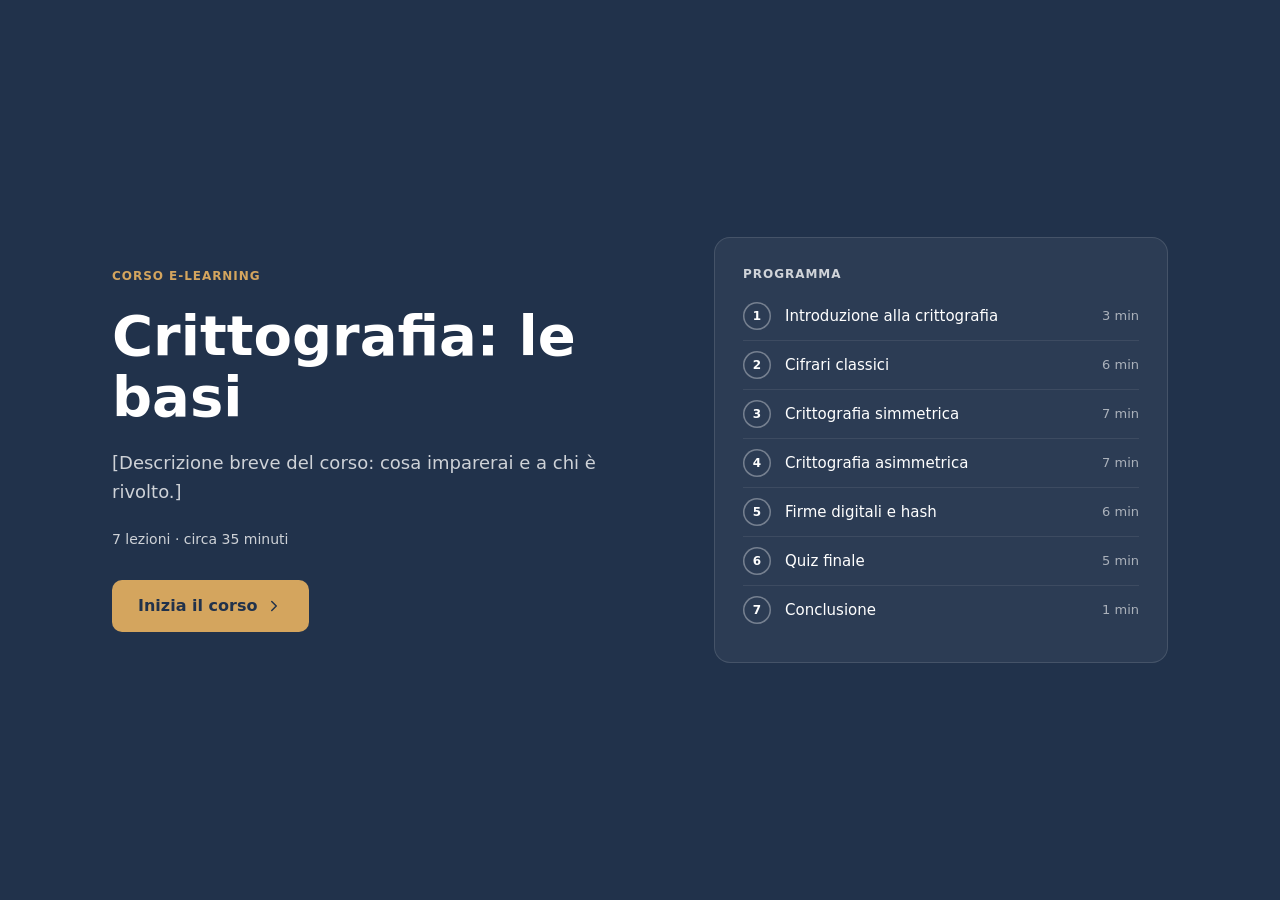
==== index.html @ ae35eeb1 "Player e-learning: prima versione completa Copertina con ripresa, navigazione vincolata/libera, menu" ====
<!doctype html>
<html lang="it">
<head>
<meta charset="utf-8">
<meta name="viewport" content="width=device-width, initial-scale=1, viewport-fit=cover">
<title>Corso</title>
<link rel="stylesheet" href="player/tokens.css">
<link rel="stylesheet" href="player/player.css">
</head>
<body>

<!-- Icone (inline: un file SVG esterno non funziona aprendo il corso da file://) -->
<svg xmlns="http://www.w3.org/2000/svg" style="display:none" aria-hidden="true">
<symbol id="menu" viewBox="0 0 24 24" fill="none" stroke="currentColor" stroke-width="1.75" stroke-linecap="round" stroke-linejoin="round"><path d="M4 6h16M4 12h16M4 18h16"/></symbol>
<symbol id="chiudi" viewBox="0 0 24 24" fill="none" stroke="currentColor" stroke-width="1.75" stroke-linecap="round" stroke-linejoin="round"><path d="M6 6l12 12M18 6L6 18"/></symbol>
<symbol id="indietro" viewBox="0 0 24 24" fill="none" stroke="currentColor" stroke-width="2" stroke-linecap="round" stroke-linejoin="round"><path d="M15 18l-6-6 6-6"/></symbol>
<symbol id="avanti" viewBox="0 0 24 24" fill="none" stroke="currentColor" stroke-width="2" stroke-linecap="round" stroke-linejoin="round"><path d="M9 18l6-6-6-6"/></symbol>
<symbol id="play" viewBox="0 0 24 24" fill="currentColor"><path d="M8 5.5v13a1 1 0 0 0 1.5.86l10.5-6.5a1 1 0 0 0 0-1.72L9.5 4.64A1 1 0 0 0 8 5.5z"/></symbol>
<symbol id="pausa" viewBox="0 0 24 24" fill="currentColor"><rect x="6" y="5" width="4" height="14" rx="1"/><rect x="14" y="5" width="4" height="14" rx="1"/></symbol>
<symbol id="volume" viewBox="0 0 24 24" fill="none" stroke="currentColor" stroke-width="1.75" stroke-linecap="round" stroke-linejoin="round"><path d="M4 9h4l5-4v14l-5-4H4z"/><path d="M16.5 8.5a5 5 0 0 1 0 7"/><path d="M19 6a8.5 8.5 0 0 1 0 12"/></symbol>
<symbol id="muto" viewBox="0 0 24 24" fill="none" stroke="currentColor" stroke-width="1.75" stroke-linecap="round" stroke-linejoin="round"><path d="M4 9h4l5-4v14l-5-4H4z"/><path d="M17 9.5l5 5M22 9.5l-5 5"/></symbol>
<symbol id="indietro-10" viewBox="0 0 24 24" fill="none" stroke="currentColor" stroke-width="1.75" stroke-linecap="round" stroke-linejoin="round"><path d="M4 12a8 8 0 1 0 2.3-5.6"/><path d="M4 4v4h4"/><text x="12" y="15.2" font-size="7.5" font-family="Inter,sans-serif" font-weight="700" text-anchor="middle" fill="currentColor" stroke="none">10</text></symbol>
<symbol id="avanti-10" viewBox="0 0 24 24" fill="none" stroke="currentColor" stroke-width="1.75" stroke-linecap="round" stroke-linejoin="round"><path d="M20 12a8 8 0 1 1-2.3-5.6"/><path d="M20 4v4h-4"/><text x="12" y="15.2" font-size="7.5" font-family="Inter,sans-serif" font-weight="700" text-anchor="middle" fill="currentColor" stroke="none">10</text></symbol>
<symbol id="riascolta" viewBox="0 0 24 24" fill="none" stroke="currentColor" stroke-width="1.75" stroke-linecap="round" stroke-linejoin="round"><path d="M4 12a8 8 0 1 0 2.3-5.6"/><path d="M4 4v4h4"/></symbol>
<symbol id="schermo-intero" viewBox="0 0 24 24" fill="none" stroke="currentColor" stroke-width="1.75" stroke-linecap="round" stroke-linejoin="round"><path d="M4 9V4h5M20 9V4h-5M4 15v5h5M20 15v5h-5"/></symbol>
<symbol id="risorse" viewBox="0 0 24 24" fill="none" stroke="currentColor" stroke-width="1.75" stroke-linecap="round" stroke-linejoin="round"><path d="M3 7a2 2 0 0 1 2-2h4l2 2h8a2 2 0 0 1 2 2v8a2 2 0 0 1-2 2H5a2 2 0 0 1-2-2z"/></symbol>
<symbol id="esci" viewBox="0 0 24 24" fill="none" stroke="currentColor" stroke-width="1.75" stroke-linecap="round" stroke-linejoin="round"><path d="M14 4h4a2 2 0 0 1 2 2v12a2 2 0 0 1-2 2h-4"/><path d="M9 17l-5-5 5-5"/><path d="M4 12h11"/></symbol>
<symbol id="download" viewBox="0 0 24 24" fill="none" stroke="currentColor" stroke-width="1.75" stroke-linecap="round" stroke-linejoin="round"><path d="M12 4v11"/><path d="M7 10l5 5 5-5"/><path d="M5 20h14"/></symbol>
<symbol id="file" viewBox="0 0 24 24" fill="none" stroke="currentColor" stroke-width="1.75" stroke-linecap="round" stroke-linejoin="round"><path d="M6 3h8l4 4v14H6z"/><path d="M14 3v4h4"/></symbol>
<symbol id="altro-orizzontale" viewBox="0 0 24 24" fill="currentColor"><circle cx="5" cy="12" r="1.8"/><circle cx="12" cy="12" r="1.8"/><circle cx="19" cy="12" r="1.8"/></symbol>
<symbol id="altro-verticale" viewBox="0 0 24 24" fill="currentColor"><circle cx="12" cy="5" r="1.8"/><circle cx="12" cy="12" r="1.8"/><circle cx="12" cy="19" r="1.8"/></symbol>
<symbol id="bloccata" viewBox="0 0 24 24" fill="none" stroke="currentColor" stroke-width="2" stroke-linecap="round" stroke-linejoin="round"><rect x="5" y="11" width="14" height="9" rx="2"/><path d="M8 11V8a4 4 0 0 1 8 0v3"/></symbol>
<symbol id="completata" viewBox="0 0 24 24" fill="none" stroke="currentColor" stroke-width="2.5" stroke-linecap="round" stroke-linejoin="round"><path d="M5 12.5l4.5 4.5L19 7.5"/></symbol>
<symbol id="avviso" viewBox="0 0 24 24" fill="none" stroke="currentColor" stroke-width="2" stroke-linecap="round" stroke-linejoin="round"><path d="M12 4l9 16H3z"/><path d="M12 10v4"/><path d="M12 17h.01"/></symbol>
<symbol id="errore" viewBox="0 0 24 24" fill="none" stroke="currentColor" stroke-width="1.75" stroke-linecap="round" stroke-linejoin="round"><circle cx="12" cy="12" r="9"/><path d="M9 9l6 6M15 9l-6 6"/></symbol>
<symbol id="tipo-video" viewBox="0 0 24 24" fill="none" stroke="currentColor" stroke-width="1.75" stroke-linecap="round" stroke-linejoin="round"><rect x="3" y="6" width="13" height="12" rx="2"/><path d="M16 10l5-3v10l-5-3"/></symbol>
<symbol id="tipo-interattiva" viewBox="0 0 24 24" fill="none" stroke="currentColor" stroke-width="1.75" stroke-linecap="round" stroke-linejoin="round"><path d="M5 3l14 8-6 2-3 6z"/></symbol>
<symbol id="tipo-quiz" viewBox="0 0 24 24" fill="none" stroke="currentColor" stroke-width="1.75" stroke-linecap="round" stroke-linejoin="round"><circle cx="12" cy="12" r="9"/><path d="M9.5 9.5a2.5 2.5 0 1 1 3.5 2.3c-.6.3-1 .9-1 1.5v.7"/><path d="M12 17h.01"/></symbol>
<symbol id="tipo-conclusione" viewBox="0 0 24 24" fill="none" stroke="currentColor" stroke-width="1.75" stroke-linecap="round" stroke-linejoin="round"><path d="M5 21V4"/><path d="M5 4h12l-2.5 4L17 12H5"/></symbol>
<symbol id="attestato" viewBox="0 0 24 24" fill="none" stroke="currentColor" stroke-width="1.6" stroke-linecap="round" stroke-linejoin="round"><path d="M8 4h8v4a4 4 0 0 1-8 0z"/><path d="M8 6H5a3 3 0 0 0 3 4M16 6h3a3 3 0 0 1-3 4"/><path d="M12 12v4M9 20h6M10 16h4v4h-4z"/></symbol>
<symbol id="ruota-telefono" viewBox="0 0 24 24" fill="none" stroke="currentColor" stroke-width="1.75" stroke-linecap="round" stroke-linejoin="round"><rect x="7" y="2" width="10" height="17" rx="2" transform="rotate(-30 12 10.5)"/><path d="M3 15a8 8 0 0 0 6 6"/><path d="M3 19v-4h4"/></symbol>
</svg>

<!-- ============================ COPERTINA ============================ -->
<section id="cover" class="screen cover" aria-labelledby="coverTitle">
  <div class="cover-inner">
    <div class="cover-main">
      <p class="overline overline-dark" data-t="courseKind"></p>
      <h1 id="coverTitle" class="cover-title"></h1>
      <p id="coverDesc" class="cover-desc"></p>
      <p id="coverMeta" class="cover-meta"></p>
      <div id="coverProgress" class="cover-progress" hidden>
        <div class="cover-progress-row"><span data-t="yourProgress"></span><span id="coverPct"></span></div>
        <div class="bar bar-dark"><span id="coverBar"></span></div>
      </div>
      <div class="cover-actions">
        <button type="button" id="startBtn" class="btn btn-next btn-lg"></button>
        <button type="button" id="restartBtn" class="btn btn-prev btn-lg" data-t="restart" hidden></button>
      </div>
    </div>
    <div class="cover-program">
      <p class="overline overline-dim" data-t="program"></p>
      <ol id="coverList" class="cover-list"></ol>
    </div>
  </div>
</section>

<!-- ============================ PLAYER ============================ -->
<div id="player" class="player" hidden>
  <header class="topbar">
    <button type="button" id="menuBtn" class="ib" aria-controls="menu" aria-expanded="false"><svg class="icon icon-lg" aria-hidden="true"><use href="#menu"/></svg></button>
    <nav class="crumb" aria-label="Percorso">
      <span id="hdrCourse" class="crumb-course"></span>
      <svg class="icon crumb-sep" aria-hidden="true"><use href="#avanti"/></svg>
      <span id="hdrLesson" class="crumb-lesson" aria-current="page"></span>
    </nav>
    <span id="devBadge" class="dev-badge" hidden>DEV</span>
    <div id="hdrProgress" class="hdr-progress hide-sm" role="progressbar" aria-valuemin="0" aria-valuemax="100" aria-valuenow="0">
      <div class="bar bar-dark"><span id="hdrBar"></span></div>
      <span id="hdrPct" class="hdr-pct"></span>
    </div>
    <svg class="hdr-ring show-sm" width="36" height="36" viewBox="0 0 36 36" role="img" id="hdrRing">
      <circle cx="18" cy="18" r="14" fill="none" stroke="rgba(255,255,255,.16)" stroke-width="4"/>
      <circle id="ringArc" cx="18" cy="18" r="14" fill="none" stroke="var(--color-accent-on-dark)" stroke-width="4" stroke-linecap="round" stroke-dasharray="0 87.96" transform="rotate(-90 18 18)"/>
      <text id="ringTxt" x="18" y="21.5" text-anchor="middle" font-size="9.5" font-weight="700" fill="#fff">0</text>
    </svg>
    <button type="button" id="resBtn" class="hbtn hide-sm" aria-controls="resPanel" aria-expanded="false"><svg class="icon" aria-hidden="true"><use href="#risorse"/></svg><span class="lbl-md-hide" data-t="resources"></span><span id="resCount" class="badge"></span></button>
    <button type="button" id="fsBtn" class="ib hide-sm" data-t-label="fullscreen"><svg class="icon" aria-hidden="true"><use href="#schermo-intero"/></svg></button>
    <button type="button" id="exitBtn" class="hbtn hide-sm"><svg class="icon" aria-hidden="true"><use href="#esci"/></svg><span class="lbl-md-hide" data-t="exit"></span></button>
    <button type="button" id="moreBtn" class="ib show-sm" aria-controls="hdrMenu" aria-expanded="false" data-t-label="moreOptions"><svg class="icon" aria-hidden="true"><use href="#altro-verticale"/></svg></button>
  </header>

  <div class="body">
    <div id="scrim" class="scrim" hidden></div>
    <aside id="menu" class="menu" aria-labelledby="menuTitle">
      <div class="menu-head">
        <div class="menu-head-text">
          <h2 id="menuTitle" class="menu-title" data-t="lessons"></h2>
          <span id="menuCount" class="menu-count"></span>
        </div>
        <button type="button" id="menuClose" class="ibd" data-t-label="closeMenu"><svg class="icon" aria-hidden="true"><use href="#chiudi"/></svg></button>
      </div>
      <ol id="menuList" class="menu-list"></ol>
      <div class="menu-foot">
        <div class="menu-foot-row"><span data-t="progress"></span><span id="menuPct"></span></div>
        <div class="bar"><span id="menuBar"></span></div>
        <span id="menuTime" class="menu-time"></span>
      </div>
    </aside>

    <main class="content">
      <div id="stageArea" class="stage-area">
        <div id="stageBox" class="stage-box" tabindex="-1">
          <div id="stage" class="stage"></div>
        </div>
      </div>
      <div class="info-panel">
        <p id="infoOver" class="overline"></p>
        <h2 id="infoTitle" class="info-title"></h2>
        <p class="rotate-hint"><span class="rotate-ic"><svg class="icon icon-lg" aria-hidden="true"><use href="#ruota-telefono"/></svg></span><span data-t="rotate"></span></p>
      </div>
    </main>
  </div>

  <footer class="navbar">
    <div id="seekLine" class="seek-line" hidden>
      <input type="range" id="mSeekMobile" class="range range-seek" min="0" max="1000" step="1" value="0" data-t-label="position">
    </div>
    <div class="navrow">
      <div class="nav-left">
        <button type="button" id="prevBtn" class="btn btn-prev"><svg class="icon" aria-hidden="true"><use href="#indietro"/></svg><span class="lbl-sm-hide" data-t="prev"></span></button>
      </div>
      <div id="mediabar" class="mediabar" role="group" data-t-label="controls" hidden>
        <button type="button" id="mReplay" class="ib hide-sm" data-t-label="replay"><svg class="icon" aria-hidden="true"><use href="#riascolta"/></svg></button>
        <button type="button" id="mBack" class="ib hide-sm" data-t-label="back10"><svg class="icon icon-lg" aria-hidden="true"><use href="#indietro-10"/></svg></button>
        <button type="button" id="mPlay" class="playbtn"></button>
        <button type="button" id="mFwd" class="ib hide-sm" data-t-label="fwd10"><svg class="icon icon-lg" aria-hidden="true"><use href="#avanti-10"/></svg></button>
        <span id="mTime" class="mtime">0:00 / 0:00</span>
        <input type="range" id="mSeek" class="range range-seek hide-sm" min="0" max="1000" step="1" value="0" data-t-label="position">
        <button type="button" id="mMute" class="ib hide-sm"></button>
        <input type="range" id="mVol" class="range range-vol hide-md" min="0" max="100" step="1" value="80" data-t-label="volume">
        <button type="button" id="mRate" class="ratebtn hide-sm">1×</button>
        <button type="button" id="mMore" class="ib show-sm" data-t-label="moreControls" aria-controls="mediaSheet"><svg class="icon" aria-hidden="true"><use href="#altro-orizzontale"/></svg></button>
      </div>
      <div class="nav-right">
        <button type="button" id="nextBtn" class="btn btn-next"><span class="lbl" data-t="next"></span><svg class="icon" aria-hidden="true"><use href="#avanti"/></svg></button>
      </div>
    </div>
  </footer>
</div>

<!-- ============================ FINALE ============================ -->
<section id="final" class="screen final" aria-labelledby="finalTitle" hidden>
  <div id="confetti" class="confetti" aria-hidden="true"></div>
  <div class="final-card">
    <span class="final-badge"><svg class="icon" aria-hidden="true"><use href="#attestato"/></svg></span>
    <p class="overline" data-t="finalOver"></p>
    <h1 id="finalTitle" class="final-title" tabindex="-1" data-t="finalTitle"></h1>
    <p id="finalText" class="final-text"></p>
    <div class="final-stats">
      <div><b id="fStatPct"></b><span data-t="statProgress"></span></div>
      <div><b id="fStatLessons"></b><span data-t="statLessons"></span></div>
      <div><b id="fStatTime"></b><span data-t="statTime"></span></div>
    </div>
    <div class="final-actions">
      <a id="certBtn" class="btn btn-solid" download hidden><svg class="icon" aria-hidden="true"><use href="#download"/></svg><span data-t="certificate"></span></a>
      <button type="button" id="reviewBtn" class="btn btn-outline" data-t="review"></button>
    </div>
  </div>
</section>

<!-- ============================ PANNELLI ============================ -->
<div id="resPanel" class="popover res-panel" role="dialog" aria-labelledby="resTitle" hidden>
  <div class="popover-head"><h2 id="resTitle" data-t="resourcesTitle"></h2><button type="button" id="resClose" class="ibd" data-t-label="close"><svg class="icon" aria-hidden="true"><use href="#chiudi"/></svg></button></div>
  <ul id="resList" class="res-list"></ul>
</div>

<div id="hdrMenu" class="popover hdr-menu" hidden>
  <button type="button" id="hmRes" class="hm-item"><svg class="icon" aria-hidden="true"><use href="#risorse"/></svg><span data-t="resources"></span><span id="hmResCount" class="badge badge-light"></span></button>
  <button type="button" id="hmFs" class="hm-item"><svg class="icon" aria-hidden="true"><use href="#schermo-intero"/></svg><span data-t="fullscreen"></span></button>
  <button type="button" id="hmExit" class="hm-item"><svg class="icon" aria-hidden="true"><use href="#esci"/></svg><span data-t="exitCourse"></span></button>
</div>

<dialog id="mediaSheet" class="sheet" aria-labelledby="sheetTitle">
  <span class="sheet-grip" aria-hidden="true"></span>
  <div class="sheet-head"><h2 id="sheetTitle" data-t="controls"></h2><span id="sheetTime" class="mtime-light"></span></div>
  <div class="sheet-grid">
    <button type="button" id="sBack" class="sheet-btn"><svg class="icon icon-lg" aria-hidden="true"><use href="#indietro-10"/></svg><span data-t="back10short"></span></button>
    <button type="button" id="sReplay" class="sheet-btn"><svg class="icon icon-lg" aria-hidden="true"><use href="#riascolta"/></svg><span data-t="replayShort"></span></button>
    <button type="button" id="sFwd" class="sheet-btn"><svg class="icon icon-lg" aria-hidden="true"><use href="#avanti-10"/></svg><span data-t="fwd10short"></span></button>
  </div>
  <div class="sheet-vol">
    <button type="button" id="sMute" class="ibd"></button>
    <input type="range" id="sVol" class="range range-light" min="0" max="100" step="1" value="80" data-t-label="volume">
  </div>
  <div class="sheet-rates">
    <span class="sheet-label" data-t="speed"></span>
    <div id="sRates" class="rate-chips" role="group"></div>
  </div>
</dialog>

<dialog id="exitDialog" class="dialog" aria-labelledby="exitTitle">
  <h2 id="exitTitle" data-t="exitTitle"></h2>
  <p id="exitText"></p>
  <div class="dialog-actions">
    <button type="button" id="exitCancel" class="btn btn-outline" data-t="cancel"></button>
    <button type="button" id="exitConfirm" class="btn btn-solid" data-t="exit"></button>
  </div>
</dialog>

<div id="devPanel" class="dev-panel" hidden>
  <div class="dev-head"><b data-t="devTitle"></b><span>?dev=1</span></div>
  <p data-t="devHint"></p>
  <ul id="devList" class="dev-list"></ul>
  <button type="button" id="devReset" class="btn dev-reset" data-t="devReset"></button>
</div>

<div id="toasts" class="toasts" role="status" aria-live="polite"></div>
<div id="announcer" class="sr-only" aria-live="polite"></div>

<script src="course.js"></script>
<script src="player/storage.js"></script>
<script src="player/player.js"></script>
</body>
</html>
---- player/tokens.css ----
/* =========================================================================
   Player e-learning — Design token
   Fonte: tela "Player e-learning" (Design system, Componenti e stati).
   Ogni corso può sovrascrivere questi valori da course.js (theme).
   Nessun valore va scritto direttamente nei componenti: usare sempre i token.
   ========================================================================= */

/* Font incluso in locale (funziona anche da file://). Scaricare Inter
   (SIL Open Font License) in player/fonts/ in formato woff2. */
@font-face {
  font-family: "Inter";
  src: url("fonts/Inter-Variable.woff2") format("woff2");
  font-weight: 400 700;
  font-style: normal;
  font-display: swap;
}

:root {
  /* ---------- Colori · brand ---------- */
  --color-primary:        #21324B; /* cornice: header, barra inferiore, testi forti */
  --color-primary-700:    #172437; /* hover/premuto sulla cornice */
  --color-primary-900:    #0F1826; /* fondo video, overlay */
  --color-primary-100:    #E6EAF0; /* hover su superfici chiare, chip */

  --color-accent:         #A97835; /* SOLO grafica: barre, spunte, anelli (3,9:1 su bianco) */
  --color-accent-text:    #8A5F22; /* testo/link oro su chiaro (5,6:1 su bianco) */
  --color-accent-on-dark: #D4A55E; /* Avanti, play, focus sulla cornice (5,8:1 sul primario) */
  --color-accent-hover:   #DDB373; /* hover di --color-accent-on-dark */
  --color-accent-100:     #F5ECDD; /* lezione corrente nel menu, badge chiari */

  /* ---------- Colori · neutri ---------- */
  --color-bg:             #F4F5F7; /* fondo generale */
  --color-surface:        #FFFFFF; /* stage, menu, pannelli, dialog */
  --color-surface-muted:  #EEF0F3; /* tracce delle barre, segnaposto */
  --color-letterbox:      #E4E7EC; /* bande attorno allo stage 16:9 */
  --color-border:         #DDE1E8;
  --color-text:           #1B2433; /* 15,6:1 su bianco */
  --color-text-muted:     #5B6577; /* 5,9:1 su bianco */
  --color-disabled:       #9AA3B2; /* sempre accompagnato da un'icona */
  --color-on-dark:        #FFFFFF;
  --color-on-dark-muted:  rgba(255, 255, 255, .78);
  --color-on-dark-subtle: rgba(255, 255, 255, .16); /* tracce su cornice */
  --color-on-dark-line:   rgba(255, 255, 255, .35); /* contorno pulsante Indietro */
  --color-scrim:          rgba(15, 24, 38, .55);    /* sfondo dietro menu overlay e dialog */

  /* ---------- Colori · semantici ---------- */
  --color-success:        #2E7D5B; /* 5,0:1 */
  --color-success-100:    #E3F1EA;
  --color-warning:        #9A5B00; /* 5,4:1 · quiz non superato, salvataggio non disponibile */
  --color-warning-100:    #FBF1E2;
  --color-error:          #B3261E; /* 6,5:1 · media mancante, lezione non caricata, badge DEV */
  --color-error-100:      #FBE9E7;

  /* ---------- Tipografia ---------- */
  --font-family:          "Inter", system-ui, -apple-system, "Segoe UI", Roboto, sans-serif;
  --font-mono:            ui-monospace, Menlo, Consolas, monospace;

  --text-display:         700 40px/1.2 var(--font-family);  /* copertina desktop: 56px */
  --text-h1:              700 28px/1.28 var(--font-family);
  --text-h2:              600 20px/1.4 var(--font-family);
  --text-body:            400 16px/1.5 var(--font-family);
  --text-ui:              600 15px/1.33 var(--font-family);  /* pulsanti */
  --text-small:           400 13px/1.4 var(--font-family);
  --text-caption:         400 12px/1.35 var(--font-family);
  --text-overline:        600 12px/1.35 var(--font-family);
  --tracking-overline:    .08em;                             /* + text-transform: uppercase */

  /* ---------- Spaziature ---------- */
  --space-1:  4px;
  --space-2:  8px;
  --space-3:  12px;
  --space-4:  16px;
  --space-5:  24px;
  --space-6:  32px;
  --space-7:  48px;

  /* ---------- Raggi ---------- */
  --radius-sm:   6px;
  --radius-md:   10px;   /* pulsanti, voci di menu */
  --radius-lg:   16px;   /* dialog, card, pannelli */
  --radius-xl:   20px;   /* card finale */
  --radius-pill: 999px;
  --radius-stage: 4px;

  /* ---------- Ombre ---------- */
  --shadow-sm: 0 1px 2px rgba(23, 36, 55, .08), 0 1px 3px rgba(23, 36, 55, .06);
  --shadow-lg: 0 8px 24px rgba(23, 36, 55, .16);
  --shadow-xl: 0 24px 64px rgba(0, 0, 0, .30);

  /* ---------- Focus ---------- */
  --focus-ring:        3px solid var(--color-accent-on-dark);
  --focus-ring-offset: 2px;

  /* ---------- Dimensioni dei componenti ---------- */
  --header-h:          64px;   /* mobile: 56px; orizzontale: 48px */
  --navbar-h:          80px;   /* mobile: 64px + 12px della linea di avanzamento; orizzontale: 56px */
  --sidebar-w:         320px;  /* mobile: 330px in overlay */
  --touch-min:         44px;
  --stage-w:           1280px; /* dimensione di progetto dei contenuti */
  --stage-h:           720px;
  --stage-padding:     24px;   /* margine minimo tra stage e bordi dell'area */

  /* ---------- Movimento ---------- */
  --ease-standard:     cubic-bezier(.2, .8, .2, 1);
  --duration-fast:     150ms;  /* hover, focus */
  --duration-base:     250ms;  /* toast, pannelli, dialog */
  --duration-menu:     280ms;  /* apertura/chiusura menu */
  --duration-progress: 400ms;  /* riempimento barre */
  --duration-pulse:    1.8s;   /* pulse del pulsante Avanti (loop) */
  --toast-timeout:     3500ms;

  /* ---------- Breakpoint (riferimento, usati nelle media query) ----------
     mobile   < 768px   menu overlay, barra compatta, header compatto
     tablet   768–1023  layout desktop, menu overlay
     desktop  ≥ 1024    menu push
     wide     ≥ 1440    menu fissabile aperto (pin)
     ---------------------------------------------------------------------- */
}

@media (prefers-reduced-motion: reduce) {
  :root {
    --duration-fast: 0ms;
    --duration-base: 0ms;
    --duration-menu: 0ms;
    --duration-progress: 0ms;
  }
  /* Il pulse di Avanti diventa un alone statico; niente coriandoli. */
}
---- player/player.css ----
/* =========================================================================
   Player e-learning — stili
   Tutti i valori vengono dai token di tokens.css.
   Breakpoint: mobile < 768 · tablet 768–1023 · desktop ≥ 1024
   ========================================================================= */

/* ---------- Base ---------- */
*, *::before, *::after { box-sizing: border-box; }
html, body { height: 100%; margin: 0; }
body {
  font: var(--text-body);
  color: var(--color-text);
  background: var(--color-primary);
  -webkit-font-smoothing: antialiased;
  -webkit-tap-highlight-color: transparent;
  overflow: hidden;
}
[hidden] { display: none !important; }
h1, h2, h3, p, ol, ul { margin: 0; }
ol, ul { padding: 0; list-style: none; }
button { font: inherit; color: inherit; cursor: pointer; }
button:disabled { cursor: not-allowed; }
a { color: var(--color-accent-text); }

.icon { width: 20px; height: 20px; flex: none; display: block; }
.icon-lg { width: 22px; height: 22px; }
.icon-xs { width: 14px; height: 14px; }

.sr-only {
  position: absolute; width: 1px; height: 1px; padding: 0; margin: -1px;
  overflow: hidden; clip: rect(0 0 0 0); white-space: nowrap; border: 0;
}

:focus-visible { outline: var(--focus-ring); outline-offset: var(--focus-ring-offset); }
/* Su superfici chiare l'oro chiaro non contrasta abbastanza: si usa la variante scura. */
.menu :focus-visible, .popover :focus-visible, dialog :focus-visible,
.final-card :focus-visible, .stage-box:focus-visible { outline-color: var(--color-accent-text); }
.stage-box:focus { outline: none; }

.overline {
  font: var(--text-overline);
  letter-spacing: var(--tracking-overline);
  text-transform: uppercase;
  color: var(--color-accent-text);
}
.overline-dark { color: var(--color-accent-on-dark); }
.overline-dim  { color: var(--color-on-dark-muted); }

/* ---------- Visibilità per breakpoint ---------- */
.show-sm { display: none !important; }

/* ---------- Barre di progresso ---------- */
.bar {
  height: 8px; border-radius: var(--radius-pill);
  background: var(--color-surface-muted); overflow: hidden;
}
.bar > span {
  display: block; height: 100%; width: 0;
  background: var(--color-accent); border-radius: var(--radius-pill);
  transition: width var(--duration-progress) var(--ease-standard);
}
.bar-dark { background: var(--color-on-dark-subtle); }
.bar-dark > span { background: var(--color-accent-on-dark); }

/* ---------- Pulsanti ---------- */
.ib, .ibd {
  width: var(--touch-min); height: var(--touch-min);
  display: inline-flex; align-items: center; justify-content: center;
  border: 0; border-radius: 8px; background: transparent; flex: none;
  transition: background var(--duration-fast);
}
.ib { color: var(--color-on-dark); }
.ib:hover:not(:disabled) { background: rgba(255, 255, 255, .1); }
.ib:disabled { opacity: .4; }
.ibd { color: var(--color-primary); width: 40px; height: 40px; }
.ibd:hover { background: var(--color-primary-100); }

.btn {
  height: 44px; padding: 0 20px;
  display: inline-flex; align-items: center; justify-content: center; gap: 8px;
  border: 0; border-radius: var(--radius-md);
  font: var(--text-ui); white-space: nowrap; text-decoration: none;
  transition: background var(--duration-fast), box-shadow var(--duration-fast), color var(--duration-fast);
}
.btn .icon { width: 18px; height: 18px; }
.btn-lg { height: 52px; padding: 0 26px; font-size: 16px; }

.btn-prev { background: transparent; color: var(--color-on-dark); box-shadow: inset 0 0 0 1px var(--color-on-dark-line); }
.btn-prev:hover:not(:disabled) { background: rgba(255, 255, 255, .1); }
.btn-prev:disabled { opacity: .4; }

.btn-next { background: var(--color-accent-on-dark); color: var(--color-primary); }
.btn-next:hover:not(:disabled) { background: var(--color-accent-hover); }
.btn-next:disabled { background: rgba(255, 255, 255, .08); color: rgba(255, 255, 255, .45); }
.btn-next.is-highlight { animation: pulse var(--duration-pulse) ease-out infinite; }

.btn-solid { background: var(--color-primary); color: var(--color-on-dark); }
.btn-solid:hover { background: var(--color-primary-700); }
.btn-outline { background: var(--color-surface); color: var(--color-primary); box-shadow: inset 0 0 0 1px var(--color-border); }
.btn-outline:hover { background: var(--color-bg); }

@keyframes pulse {
  0%   { box-shadow: 0 0 0 0 rgba(212, 165, 94, .6); }
  70%  { box-shadow: 0 0 0 12px rgba(212, 165, 94, 0); }
  100% { box-shadow: 0 0 0 0 rgba(212, 165, 94, 0); }
}
@keyframes rise { from { opacity: 0; transform: translateY(8px); } to { opacity: 1; transform: none; } }
@keyframes up   { from { transform: translateY(100%); } to { transform: none; } }

/* ---------- Schermate a pagina intera ---------- */
.screen { position: fixed; inset: 0; overflow-y: auto; background: var(--color-primary); color: var(--color-on-dark); }

/* ---------- Copertina ---------- */
.cover-inner {
  min-height: 100%; max-width: 1280px; margin: 0 auto;
  padding: 96px 112px;
  display: grid; grid-template-columns: minmax(0, 1.15fr) minmax(0, 1fr); gap: 80px; align-items: center;
}
.cover-main { display: flex; flex-direction: column; gap: 22px; }
.cover-title { font-size: 56px; line-height: 1.08; font-weight: 700; }
.cover-desc { font-size: 18px; line-height: 1.6; color: var(--color-on-dark-muted); max-width: 560px; }
.cover-meta { font-size: 14px; color: var(--color-on-dark-muted); }
.cover-progress { display: flex; flex-direction: column; gap: 10px; max-width: 460px; }
.cover-progress-row { display: flex; justify-content: space-between; font-size: 14px; font-weight: 600; }
.cover-actions { display: flex; gap: 12px; flex-wrap: wrap; margin-top: 8px; }
.cover-program {
  background: rgba(255, 255, 255, .05); border: 1px solid rgba(255, 255, 255, .12);
  border-radius: var(--radius-lg); padding: 28px; display: flex; flex-direction: column; gap: 10px;
}
.cover-item { display: flex; align-items: center; gap: 14px; padding: 10px 0; border-bottom: 1px solid rgba(255, 255, 255, .08); }
.cover-item:last-child { border-bottom: 0; }
.cover-item .dot {
  width: 28px; height: 28px; flex: none; border-radius: var(--radius-pill);
  display: inline-flex; align-items: center; justify-content: center;
  box-shadow: inset 0 0 0 1.5px var(--color-on-dark-line); font-size: 12px; font-weight: 600;
}
.cover-item .dot-done { background: var(--color-accent-on-dark); color: var(--color-primary); box-shadow: none; }
.cover-item .dot .icon { width: 15px; height: 15px; }
.ci-title { flex: 1; font-size: 15px; }
.ci-dur { font-size: 13px; color: rgba(255, 255, 255, .6); }

/* ---------- Player: struttura ---------- */
.player { position: fixed; inset: 0; display: flex; flex-direction: column; }

.topbar {
  height: var(--header-h); flex: none;
  display: flex; align-items: center; gap: 12px; padding: 0 12px 0 10px;
  background: var(--color-primary); color: var(--color-on-dark);
  border-bottom: 1px solid rgba(255, 255, 255, .08);
}
.crumb { flex: 1; min-width: 0; display: flex; align-items: center; gap: 10px; }
.crumb-course { font-size: 16px; font-weight: 600; white-space: nowrap; }
.crumb-sep { width: 16px; height: 16px; opacity: .5; }
.crumb-lesson { font-size: 15px; color: var(--color-on-dark-muted); white-space: nowrap; overflow: hidden; text-overflow: ellipsis; }
.dev-badge {
  flex: none; font-size: 12px; font-weight: 700; letter-spacing: .08em;
  padding: 4px 9px; border-radius: var(--radius-sm); background: var(--color-error); color: #fff;
}
.hdr-progress { display: flex; align-items: center; gap: 10px; margin-right: 8px; }
.hdr-progress .bar { width: 140px; height: 6px; }
.hdr-pct { font-size: 14px; font-weight: 600; min-width: 40px; }
.hbtn {
  height: var(--touch-min); padding: 0 12px; border: 0; border-radius: 8px;
  display: inline-flex; align-items: center; gap: 8px;
  background: transparent; color: var(--color-on-dark); font-size: 15px; font-weight: 500;
  transition: background var(--duration-fast);
}
.hbtn:hover { background: rgba(255, 255, 255, .1); }
.hbtn.is-empty, .hm-item.is-empty { display: none; }
.badge {
  font-size: 11px; font-weight: 700; line-height: 1; padding: 3px 7px;
  border-radius: var(--radius-pill); background: var(--color-accent-on-dark); color: var(--color-primary);
}
.badge-light { background: var(--color-accent-100); color: var(--color-accent-text); }

.body { flex: 1; min-height: 0; display: flex; position: relative; }

/* ---------- Menu laterale ---------- */
.menu {
  width: var(--sidebar-w); flex: none; min-height: 0;
  display: flex; flex-direction: column;
  background: var(--color-surface); border-right: 1px solid var(--color-border);
  margin-left: calc(-1 * var(--sidebar-w)); visibility: hidden;
  transition: margin-left var(--duration-menu) var(--ease-standard), visibility 0s linear var(--duration-menu);
}
.menu-open .menu {
  margin-left: 0; visibility: visible;
  transition: margin-left var(--duration-menu) var(--ease-standard), visibility 0s;
}
.menu-head { display: flex; align-items: center; justify-content: space-between; gap: 8px; padding: 18px 12px 10px 22px; }
.menu-head-text { display: flex; flex-direction: column; gap: 2px; }
.menu-title { font: var(--text-h2); font-size: 18px; color: var(--color-primary); }
.menu-count { font-size: 13px; color: var(--color-text-muted); }
.menu-list { flex: 1; overflow-y: auto; padding: 6px 10px; display: flex; flex-direction: column; gap: 2px; }
.menu-foot { padding: 16px 22px 20px; border-top: 1px solid var(--color-border); display: flex; flex-direction: column; gap: 8px; }
.menu-foot-row { display: flex; justify-content: space-between; font-size: 13px; font-weight: 600; }
.menu-foot-row span:last-child { color: var(--color-text-muted); font-weight: 400; }
.menu-time { font-size: 12px; color: var(--color-text-muted); }

.mi {
  display: flex; align-items: center; gap: 12px; width: 100%; min-height: 56px;
  padding: 10px 14px; border: 0; border-radius: var(--radius-md);
  background: transparent; text-align: left; color: var(--color-text);
  transition: background var(--duration-fast);
}
.mi:hover:not(:disabled) { background: #F1F3F6; }
.mi.is-current { background: var(--color-accent-100); }
.mi:disabled .mi-text { opacity: .6; }
.mi-text { display: flex; flex-direction: column; gap: 2px; min-width: 0; flex: 1; }
.mi-title { font-size: 14px; font-weight: 500; line-height: 1.3; }
.mi.is-current .mi-title { font-weight: 600; color: var(--color-primary); }
.mi-meta { display: flex; align-items: center; gap: 6px; font-size: 12px; color: var(--color-text-muted); }
.mi-meta.mi-current { color: var(--color-accent-text); }
.mi-meta.mi-failed { color: var(--color-warning); }

.sti {
  width: 28px; height: 28px; flex: none; border-radius: var(--radius-pill);
  display: inline-flex; align-items: center; justify-content: center;
}
.sti .icon { width: 16px; height: 16px; }
.sti-done { background: var(--color-accent); color: #fff; }
.sti-half { box-shadow: inset 0 0 0 2px var(--color-accent); }
.sti-half svg { width: 28px; height: 28px; fill: var(--color-accent); }
.sti-todo { box-shadow: inset 0 0 0 2px var(--color-disabled); }
.sti-failed { background: var(--color-warning-100); color: var(--color-warning); }
.sti-locked { background: var(--color-surface-muted); color: #6B7485; }
.sti-locked .icon { width: 15px; height: 15px; }

.scrim { position: absolute; inset: 0; z-index: 25; background: var(--color-scrim); }

/* ---------- Area contenuti e stage ---------- */
.content { flex: 1; min-width: 0; display: flex; flex-direction: column; background: var(--color-letterbox); }
.stage-area {
  flex: 1; min-height: 0; position: relative;
  display: flex; align-items: center; justify-content: center;
  padding: var(--stage-padding);
}
.stage-box {
  position: relative; overflow: hidden; flex: none;
  background: var(--color-surface); border-radius: var(--radius-stage); box-shadow: var(--shadow-sm);
}
.stage {
  position: absolute; left: 0; top: 0;
  width: var(--stage-w); height: var(--stage-h); transform-origin: 0 0;
}
.stage iframe { display: block; width: 1280px; height: 720px; border: 0; background: var(--color-surface); }

.video-wrap { position: relative; width: 1280px; height: 720px; background: var(--color-primary-900); }
.video-wrap video { display: block; width: 100%; height: 100%; object-fit: contain; background: var(--color-primary-900); cursor: pointer; }
.video-bigplay {
  position: absolute; left: 50%; top: 50%; transform: translate(-50%, -50%);
  width: 120px; height: 120px; border: 0; border-radius: var(--radius-pill);
  display: flex; align-items: center; justify-content: center;
  background: var(--color-accent-on-dark); color: var(--color-primary);
  box-shadow: 0 8px 24px rgba(0, 0, 0, .35);
}
.video-bigplay .icon { width: 48px; height: 48px; }
.video-wrap.is-playing .video-bigplay { display: none; }

.stage-error {
  width: 1280px; height: 720px; display: flex; align-items: center; justify-content: center;
  background: var(--color-bg);
}
.stage-error-box {
  width: 560px; background: var(--color-surface); border: 1px solid var(--color-border);
  border-radius: var(--radius-lg); padding: 40px;
  display: flex; flex-direction: column; align-items: flex-start; gap: 16px;
}
.stage-error-ic {
  width: 56px; height: 56px; border-radius: var(--radius-pill);
  display: flex; align-items: center; justify-content: center;
  background: var(--color-error-100); color: var(--color-error);
}
.stage-error-ic .icon { width: 28px; height: 28px; }
.stage-error h2 { font-size: 26px; font-weight: 600; }
.stage-error p { font-size: 18px; line-height: 1.55; color: var(--color-text-muted); }
.stage-error .btn { height: 52px; font-size: 17px; }

.info-panel { display: none; }

/* ---------- Barra inferiore ---------- */
.navbar {
  flex: none; background: var(--color-primary); color: var(--color-on-dark);
  border-top: 1px solid rgba(255, 255, 255, .08); padding: 0 24px;
}
.navrow {
  height: var(--navbar-h);
  display: grid; grid-template-columns: minmax(0, 1fr) auto minmax(0, 1fr); align-items: center; gap: 12px;
}
.nav-left { grid-column: 1; justify-self: start; }
.mediabar { grid-column: 2; }
.nav-right { grid-column: 3; justify-self: end; }
.seek-line { display: none; }

.mediabar { display: flex; align-items: center; gap: 4px; }
.playbtn {
  width: 48px; height: 48px; flex: none; border: 0; border-radius: var(--radius-pill);
  display: inline-flex; align-items: center; justify-content: center;
  background: var(--color-accent-on-dark); color: var(--color-primary);
  transition: background var(--duration-fast);
}
.playbtn:hover { background: var(--color-accent-hover); }
.mtime { font-size: 13px; font-variant-numeric: tabular-nums; white-space: nowrap; margin: 0 10px 0 6px; min-width: 84px; }
.ratebtn {
  height: 36px; min-width: 56px; padding: 0 12px; margin-left: 12px; border: 0; border-radius: var(--radius-md);
  background: rgba(255, 255, 255, .1); color: var(--color-on-dark); font-size: 13px; font-weight: 600;
}
.ratebtn:hover { background: rgba(255, 255, 255, .16); }

/* Slider (avanzamento e volume). --p = percentuale riempita, impostata dal JS. */
.range {
  --p: 0%; --track: rgba(255, 255, 255, .18); --fill: var(--color-accent-on-dark); --thumb: #fff;
  -webkit-appearance: none; appearance: none; background: transparent;
  height: 28px; margin: 0; cursor: pointer;
}
.range-seek { width: 300px; }
.range-vol { width: 80px; margin-left: 4px; --fill: #fff; }
.range-light { --track: var(--color-surface-muted); --fill: var(--color-primary); }
.range::-webkit-slider-runnable-track {
  height: 6px; border-radius: var(--radius-pill);
  background: linear-gradient(to right, var(--fill) var(--p), var(--track) var(--p));
}
.range::-moz-range-track { height: 6px; border-radius: var(--radius-pill); background: var(--track); }
.range::-moz-range-progress { height: 6px; border-radius: var(--radius-pill); background: var(--fill); }
.range::-webkit-slider-thumb {
  -webkit-appearance: none; width: 16px; height: 16px; margin-top: -5px;
  border-radius: 50%; background: var(--thumb); border: 0; box-shadow: 0 1px 4px rgba(0, 0, 0, .3);
}
.range::-moz-range-thumb { width: 16px; height: 16px; border-radius: 50%; background: var(--thumb); border: 0; box-shadow: 0 1px 4px rgba(0, 0, 0, .3); }
.range-vol::-webkit-slider-runnable-track { height: 4px; }
.range-vol::-webkit-slider-thumb { width: 12px; height: 12px; margin-top: -4px; }
.range-light::-webkit-slider-thumb { width: 22px; height: 22px; margin-top: -8px; }
.range-light::-moz-range-thumb { width: 22px; height: 22px; }

/* ---------- Popover (risorse, menu "⋮") ---------- */
.popover {
  position: fixed; z-index: 40; background: var(--color-surface); color: var(--color-text);
  border: 1px solid var(--color-border); border-radius: 14px; box-shadow: var(--shadow-lg);
  animation: rise var(--duration-base) var(--ease-standard);
}
.res-panel { top: calc(var(--header-h) + 8px); right: 112px; width: 380px; padding: 8px 8px 12px; }
.popover-head { display: flex; align-items: center; justify-content: space-between; padding: 8px 4px 8px 14px; }
.popover-head h2 { font-size: 16px; font-weight: 600; color: var(--color-primary); }
.res-list { display: flex; flex-direction: column; }
.res-item { display: flex; align-items: center; gap: 12px; padding: 10px 6px 10px 14px; border-radius: var(--radius-md); }
.res-ic {
  width: 36px; height: 36px; flex: none; border-radius: 8px;
  display: flex; align-items: center; justify-content: center;
  background: var(--color-primary-100); color: var(--color-primary);
}
.res-text { flex: 1; min-width: 0; display: flex; flex-direction: column; gap: 2px; }
.res-name { font-size: 14px; font-weight: 500; }
.res-meta { font-size: 12px; color: var(--color-text-muted); }
.res-empty { padding: 8px 14px 4px; font-size: 14px; color: var(--color-text-muted); }

.hdr-menu { top: 52px; right: 8px; width: 240px; padding: 6px; display: flex; flex-direction: column; }
.hm-item {
  display: flex; align-items: center; gap: 12px; min-height: 48px; padding: 0 12px;
  border: 0; border-radius: var(--radius-md); background: transparent; text-align: left; font-size: 15px;
}
.hm-item span:first-of-type { flex: 1; }
.hm-item:hover { background: var(--color-bg); }

/* ---------- Dialog e bottom sheet ---------- */
dialog { border: 0; padding: 0; color: var(--color-text); }
dialog::backdrop { background: var(--color-scrim); }
.dialog {
  width: min(460px, calc(100vw - 32px)); border-radius: var(--radius-lg); box-shadow: var(--shadow-lg);
  padding: 28px; background: var(--color-surface);
}
.dialog[open] { display: flex; flex-direction: column; gap: 14px; animation: rise var(--duration-base) var(--ease-standard); }
.dialog h2 { font: var(--text-h2); color: var(--color-primary); }
.dialog p { font-size: 15px; line-height: 1.55; color: var(--color-text-muted); }
.dialog-actions { display: flex; justify-content: flex-end; gap: 10px; margin-top: 6px; }

.sheet {
  width: 100%; max-width: 100%; margin: auto 0 0; border-radius: 18px 18px 0 0;
  padding: 10px 20px 28px; background: var(--color-surface);
}
.sheet[open] { display: flex; flex-direction: column; gap: 18px; animation: up var(--duration-menu) var(--ease-standard); }
.sheet-grip { width: 40px; height: 4px; border-radius: var(--radius-pill); background: var(--color-border); align-self: center; }
.sheet-head { display: flex; justify-content: space-between; align-items: center; }
.sheet-head h2 { font-size: 17px; font-weight: 600; color: var(--color-primary); }
.mtime-light { font-size: 13px; color: var(--color-text-muted); font-variant-numeric: tabular-nums; }
.sheet-grid { display: grid; grid-template-columns: repeat(3, minmax(0, 1fr)); gap: 8px; }
.sheet-btn {
  height: 64px; border: 0; border-radius: var(--radius-md); background: var(--color-bg); color: var(--color-primary);
  display: flex; flex-direction: column; align-items: center; justify-content: center; gap: 4px; font-size: 12px;
}
.sheet-vol { display: flex; align-items: center; gap: 10px; }
.sheet-vol .range { flex: 1; width: auto; }
.sheet-rates { display: flex; flex-direction: column; gap: 8px; }
.sheet-label { font-size: 13px; font-weight: 600; }
.rate-chips { display: flex; justify-content: space-between; gap: 6px; }
.rate-chip {
  height: 40px; min-width: 52px; padding: 0 10px; border: 0; border-radius: var(--radius-pill);
  background: var(--color-bg); color: var(--color-primary); font-size: 14px; font-weight: 600;
}
.rate-chip[aria-pressed="true"] { background: var(--color-primary); color: #fff; }

/* ---------- Toast ---------- */
.toasts {
  position: fixed; z-index: 60; right: 24px; bottom: calc(var(--navbar-h) + 16px);
  width: 340px; max-width: calc(100vw - 24px);
  display: flex; flex-direction: column; gap: 8px; pointer-events: none;
}
.toast {
  pointer-events: auto; display: flex; gap: 12px; align-items: flex-start;
  padding: 14px 16px; border-radius: 12px;
  background: var(--color-primary); color: #fff;
  border: 1px solid rgba(255, 255, 255, .12); box-shadow: 0 8px 24px rgba(23, 36, 55, .3);
  animation: rise var(--duration-base) var(--ease-standard);
  transition: opacity var(--duration-base);
}
.toast.is-leaving { opacity: 0; }
.toast-text { flex: 1; display: flex; flex-direction: column; gap: 2px; }
.toast-text b { font-size: 14px; font-weight: 600; }
.toast-text span { font-size: 13px; color: rgba(255, 255, 255, .75); }
.toast .sti-done { background: var(--color-accent-on-dark); color: var(--color-primary); }
.toast .sti-failed { background: var(--color-warning-100); color: var(--color-warning); }
.toast .ib { width: 32px; height: 32px; margin: -6px -8px 0 0; }

/* ---------- Schermata finale ---------- */
.final { display: flex; align-items: center; justify-content: center; padding: 24px; }
.final-card {
  position: relative; width: 100%; max-width: 600px; margin: auto;
  background: var(--color-surface); color: var(--color-text);
  border-radius: var(--radius-xl); box-shadow: var(--shadow-xl); padding: 48px;
  display: flex; flex-direction: column; align-items: center; text-align: center; gap: 14px;
  animation: rise var(--duration-base) var(--ease-standard);
}
.final-badge {
  width: 88px; height: 88px; border-radius: var(--radius-pill);
  display: flex; align-items: center; justify-content: center;
  background: var(--color-accent-100); color: var(--color-accent); margin-bottom: 6px;
}
.final-badge .icon { width: 44px; height: 44px; }
.final-title { font-size: 34px; line-height: 1.2; font-weight: 700; color: var(--color-primary); }
.final-title:focus { outline: none; }
.final-text { font-size: 17px; line-height: 1.55; color: var(--color-text-muted); }
.final-stats { width: 100%; display: grid; grid-template-columns: repeat(3, minmax(0, 1fr)); gap: 12px; margin: 10px 0; }
.final-stats div { background: var(--color-bg); border-radius: 12px; padding: 16px 8px; display: flex; flex-direction: column; gap: 4px; }
.final-stats b { font-size: 26px; font-weight: 700; color: var(--color-primary); }
.final-stats span { font-size: 13px; color: var(--color-text-muted); }
.final-actions { display: flex; gap: 12px; flex-wrap: wrap; justify-content: center; }
.final-actions .btn { height: 50px; padding: 0 24px; }

.confetti { position: fixed; inset: 0; overflow: hidden; pointer-events: none; }
.confetti i {
  position: absolute; top: -20px; height: 14px; border-radius: 2px;
  animation: fall linear infinite;
}
@keyframes fall {
  0%   { transform: translateY(-40px) rotate(0deg); }
  100% { transform: translateY(110vh) rotate(520deg); }
}

/* ---------- Modalità sviluppo ---------- */
.dev-panel {
  position: fixed; z-index: 45; right: 24px; top: calc(var(--header-h) + 16px); width: 290px;
  background: var(--color-surface); color: var(--color-text);
  border: 1px solid var(--color-border); border-radius: 12px; box-shadow: var(--shadow-lg);
  padding: 14px 16px; display: flex; flex-direction: column; gap: 8px; font-size: 12px;
}
.dev-head { display: flex; justify-content: space-between; align-items: center; }
.dev-head b { color: var(--color-error); letter-spacing: .06em; text-transform: uppercase; font-size: 13px; }
.dev-head span, .dev-panel p { color: var(--color-text-muted); }
.dev-list li { display: flex; justify-content: space-between; gap: 8px; padding: 3px 0; border-bottom: 1px solid var(--color-surface-muted); }
.dev-list li span { white-space: nowrap; overflow: hidden; text-overflow: ellipsis; }
.dev-list code { font-size: 11px; }
.dev-reset { height: 36px; font-size: 13px; background: var(--color-error-100); color: var(--color-error); margin-top: 4px; }

/* =========================================================================
   Tablet (768–1023): menu sopra il contenuto, etichette ridotte
   ========================================================================= */
@media (max-width: 1023px) {
  .menu {
    position: absolute; top: 0; bottom: 0; left: 0; z-index: 30;
    margin-left: 0; transform: translateX(-100%);
    box-shadow: 8px 0 24px rgba(0, 0, 0, .2);
    transition: transform var(--duration-menu) var(--ease-standard), visibility 0s linear var(--duration-menu);
  }
  .menu-open .menu {
    transform: none;
    transition: transform var(--duration-menu) var(--ease-standard), visibility 0s;
  }
  .lbl-md-hide { display: none; }
  .hide-md { display: none !important; }
  .range-seek { width: 220px; }
  .cover-inner { padding: 64px 48px; gap: 48px; }
  .dev-panel { display: none !important; }
}

/* =========================================================================
   Smartphone (< 768)
   ========================================================================= */
@media (max-width: 767px) {
  :root { --header-h: 56px; --navbar-h: 64px; --sidebar-w: 330px; --stage-padding: 8px; }
  .hide-sm { display: none !important; }
  .show-sm { display: inline-flex !important; }
  .lbl-sm-hide { display: none; }

  .topbar { gap: 4px; padding: 0 4px; }
  .crumb { flex-direction: column; align-items: flex-start; gap: 1px; }
  .crumb-sep { display: none; }
  .crumb-course { font-size: 12px; font-weight: 400; color: var(--color-on-dark-muted); max-width: 100%; overflow: hidden; text-overflow: ellipsis; }
  .crumb-lesson { font-size: 15px; font-weight: 600; color: #fff; max-width: 100%; }
  .menu { max-width: 88vw; }

  .navbar { padding: 4px 8px 6px; }
  .navrow { gap: 6px; }
  .btn-prev { width: var(--touch-min); padding: 0; }
  .nav-right .btn { padding: 0 14px; }
  .mtime { min-width: 0; margin: 0 4px; font-size: 12px; }
  .playbtn { width: 44px; height: 44px; }
  .seek-line { display: block; padding: 0 8px; }
  .seek-line .range { width: 100%; height: 20px; }
  .seek-line .range::-webkit-slider-runnable-track { height: 4px; }
  .seek-line .range::-webkit-slider-thumb { width: 12px; height: 12px; margin-top: -4px; }

  .res-panel {
    top: auto; left: 0; right: 0; bottom: 0; width: auto;
    border-radius: 18px 18px 0 0; padding: 12px 8px 24px;
    animation: up var(--duration-menu) var(--ease-standard);
  }
  .dialog {
    width: 100%; max-width: 100%; margin: auto 0 0; border-radius: 18px 18px 0 0; padding: 24px 20px 28px;
  }
  .dialog-actions { flex-direction: column-reverse; }
  .dialog-actions .btn { width: 100%; height: 50px; }
  .toasts { left: 12px; right: 12px; width: auto; bottom: calc(var(--navbar-h) + 32px); }

  .cover-inner { display: flex; flex-direction: column; align-items: stretch; padding: 48px 24px 28px; gap: 24px; }
  .cover-main { gap: 16px; }
  .cover-title { font-size: 34px; }
  .cover-desc { font-size: 16px; }
  .cover-actions { flex-direction: column; }
  .cover-actions .btn { width: 100%; white-space: normal; text-align: center; }
  .cover-program { padding: 8px 16px; gap: 0; }
  .cover-program .overline { display: none; }

  .final-card { padding: 32px 24px; }
  .final-title { font-size: 26px; }
  .final-stats b { font-size: 20px; }
  .final-actions { flex-direction: column; width: 100%; }
  .final-actions .btn { width: 100%; }
}

/* Smartphone in verticale: stage a tutta larghezza, sotto il titolo e l'invito a ruotare */
@media (max-width: 767px) and (orientation: portrait) {
  .content { background: var(--color-bg); }
  .stage-area { flex: none; width: 100%; aspect-ratio: 16 / 9; padding: 0; background: var(--color-letterbox); }
  .stage-box { border-radius: 0; box-shadow: none; }
  .info-panel {
    display: flex; flex-direction: column; gap: 12px; padding: 20px 16px;
    overflow-y: auto; flex: 1; min-height: 0;
  }
  .info-title { font-size: 22px; line-height: 1.25; font-weight: 700; color: var(--color-primary); }
  .rotate-hint {
    display: flex; gap: 12px; align-items: center; font-size: 14px; line-height: 1.45;
    background: var(--color-surface); border: 1px solid var(--color-border); border-radius: 12px; padding: 14px;
  }
  .rotate-ic {
    width: 40px; height: 40px; flex: none; border-radius: 10px;
    display: flex; align-items: center; justify-content: center;
    background: var(--color-primary-100); color: var(--color-primary);
  }
}

/* Smartphone in orizzontale (poca altezza): cornici minime */
@media (max-height: 500px) and (orientation: landscape) {
  :root { --header-h: 48px; --navbar-h: 56px; --stage-padding: 6px; }
  .topbar .crumb { flex-direction: row; align-items: center; }
  .navbar { padding-top: 0; padding-bottom: 0; }
  .seek-line { display: none !important; }
  .cover-inner { padding: 32px 40px; }
}

/* ---------- Movimento ridotto ---------- */
@media (prefers-reduced-motion: reduce) {
  .btn-next.is-highlight { animation: none; box-shadow: 0 0 0 3px rgba(212, 165, 94, .45); }
  .confetti { display: none; }
  .toast, .popover, .final-card, .dialog[open], .sheet[open] { animation: none; }
}
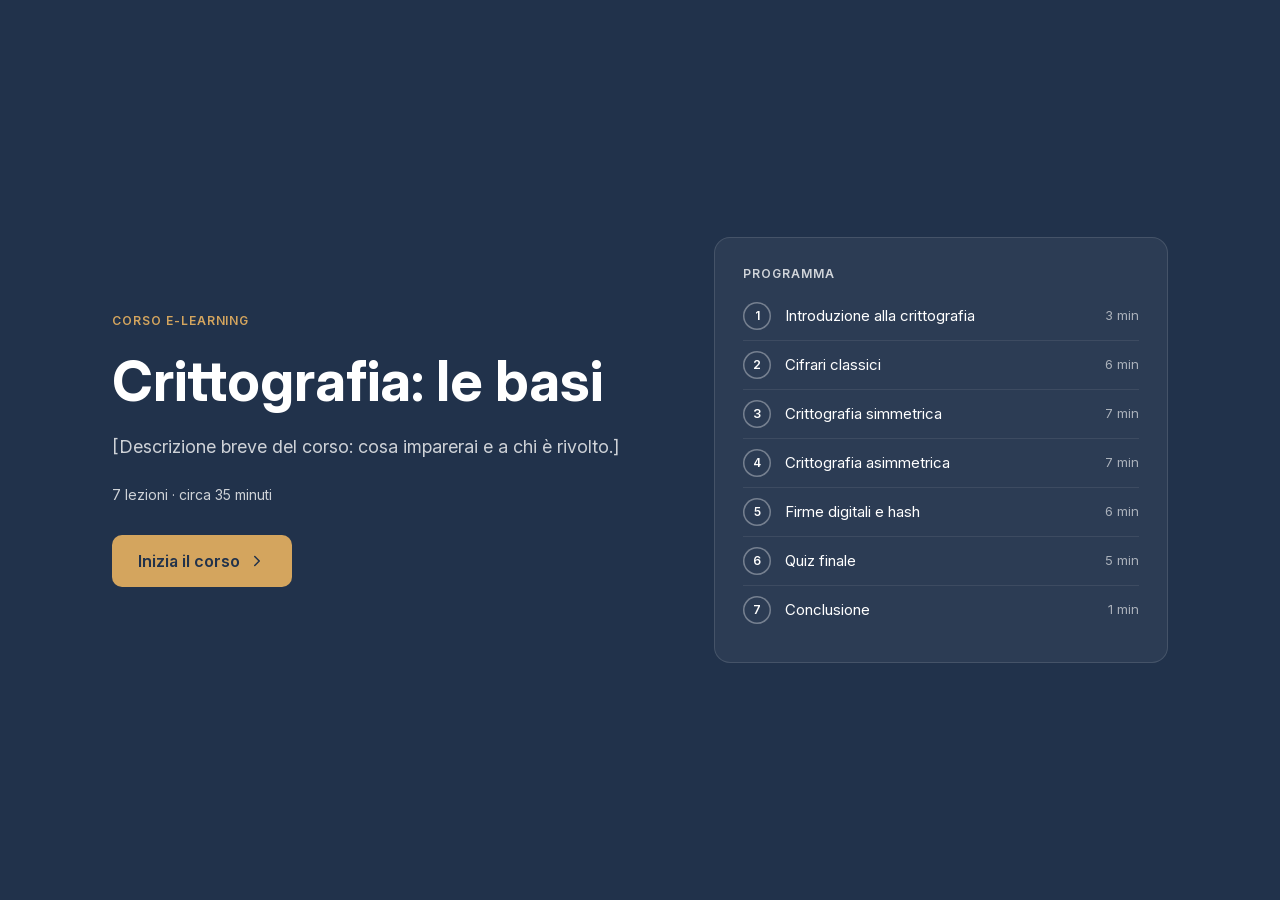
==== commit 7e114e42: "Pannello sviluppo: chiuso all'avvio, pulsante di chiusura Il pannello si apre e chiude con il badge " ====
--- a/index.html
+++ b/index.html
@@ -74,7 +74,7 @@
       <svg class="icon crumb-sep" aria-hidden="true"><use href="#avanti"/></svg>
       <span id="hdrLesson" class="crumb-lesson" aria-current="page"></span>
     </nav>
-    <span id="devBadge" class="dev-badge" hidden>DEV</span>
+    <button type="button" id="devBadge" class="dev-badge" aria-controls="devPanel" aria-expanded="false" hidden>DEV</button>
     <div id="hdrProgress" class="hdr-progress hide-sm" role="progressbar" aria-valuemin="0" aria-valuemax="100" aria-valuenow="0">
       <div class="bar bar-dark"><span id="hdrBar"></span></div>
       <span id="hdrPct" class="hdr-pct"></span>
@@ -113,11 +113,12 @@
         <div id="stageBox" class="stage-box" tabindex="-1">
           <div id="stage" class="stage"></div>
         </div>
+        <button type="button" id="expandBtn" class="expand-btn show-sm"><svg class="icon" aria-hidden="true"><use href="#schermo-intero"/></svg><span id="expandLbl" data-t="expand"></span></button>
       </div>
       <div class="info-panel">
+        <p class="rotate-hint"><svg class="icon" aria-hidden="true"><use href="#ruota-telefono"/></svg><span data-t="rotate"></span></p>
         <p id="infoOver" class="overline"></p>
         <h2 id="infoTitle" class="info-title"></h2>
-        <p class="rotate-hint"><span class="rotate-ic"><svg class="icon icon-lg" aria-hidden="true"><use href="#ruota-telefono"/></svg></span><span data-t="rotate"></span></p>
       </div>
     </main>
   </div>
@@ -199,6 +200,17 @@
   </div>
 </dialog>
 
+<dialog id="pdfDialog" class="pdf-dialog" aria-labelledby="pdfTitle">
+  <div class="pdf-head">
+    <svg class="icon" aria-hidden="true"><use href="#file"/></svg>
+    <h2 id="pdfTitle"></h2>
+    <a id="pdfNewTab" class="pdf-link" target="_blank" rel="noopener" data-t="openNewTab"></a>
+    <a id="pdfDownload" class="ibd" download data-t-label="downloadShort"><svg class="icon" aria-hidden="true"><use href="#download"/></svg></a>
+    <button type="button" id="pdfClose" class="ibd" data-t-label="close"><svg class="icon" aria-hidden="true"><use href="#chiudi"/></svg></button>
+  </div>
+  <iframe id="pdfFrame" class="pdf-frame" title=""></iframe>
+</dialog>
+
 <dialog id="exitDialog" class="dialog" aria-labelledby="exitTitle">
   <h2 id="exitTitle" data-t="exitTitle"></h2>
   <p id="exitText"></p>
@@ -209,7 +221,7 @@
 </dialog>
 
 <div id="devPanel" class="dev-panel" hidden>
-  <div class="dev-head"><b data-t="devTitle"></b><span>?dev=1</span></div>
+  <div class="dev-head"><b data-t="devTitle"></b><button type="button" id="devClose" class="ibd" data-t-label="devClose"><svg class="icon" aria-hidden="true"><use href="#chiudi"/></svg></button></div>
   <p data-t="devHint"></p>
   <ul id="devList" class="dev-list"></ul>
   <button type="button" id="devReset" class="btn dev-reset" data-t="devReset"></button>
--- a/player/tokens.css
+++ b/player/tokens.css
@@ -5,11 +5,11 @@
    Nessun valore va scritto direttamente nei componenti: usare sempre i token.
    ========================================================================= */
 
-/* Font incluso in locale (funziona anche da file://). Scaricare Inter
-   (SIL Open Font License) in player/fonts/ in formato woff2. */
+/* Font incluso in locale (funziona anche da file://).
+   Inter, SIL Open Font License: player/fonts/InterVariable.ttf */
 @font-face {
   font-family: "Inter";
-  src: url("fonts/Inter-Variable.woff2") format("woff2");
+  src: url("fonts/InterVariable.ttf") format("truetype");
   font-weight: 400 700;
   font-style: normal;
   font-display: swap;
--- a/player/player.css
+++ b/player/player.css
@@ -153,8 +153,8 @@
 .crumb-sep { width: 16px; height: 16px; opacity: .5; }
 .crumb-lesson { font-size: 15px; color: var(--color-on-dark-muted); white-space: nowrap; overflow: hidden; text-overflow: ellipsis; }
 .dev-badge {
-  flex: none; font-size: 12px; font-weight: 700; letter-spacing: .08em;
-  padding: 4px 9px; border-radius: var(--radius-sm); background: var(--color-error); color: #fff;
+  flex: none; font-size: 12px; font-weight: 700; letter-spacing: .08em; line-height: 1;
+  padding: 6px 10px; border: 0; border-radius: var(--radius-sm); background: var(--color-error); color: #fff;
 }
 .hdr-progress { display: flex; align-items: center; gap: 10px; margin-right: 8px; }
 .hdr-progress .bar { width: 140px; height: 6px; }
@@ -277,6 +277,35 @@
 .stage-error .btn { height: 52px; font-size: 17px; }
 
 .info-panel { display: none; }
+
+/* Pulsante "Ingrandisci" (solo smartphone): schermo intero + orientamento orizzontale */
+.expand-btn {
+  position: absolute; right: 8px; bottom: 8px; z-index: 2;
+  height: 36px; padding: 0 12px; border: 0; border-radius: var(--radius-pill);
+  align-items: center; gap: 6px;
+  background: rgba(15, 24, 38, .78); color: #fff; font-size: 13px; font-weight: 600;
+  box-shadow: 0 2px 8px rgba(0, 0, 0, .25);
+}
+.expand-btn .icon { width: 16px; height: 16px; }
+
+/* Visualizzatore PDF */
+.pdf-dialog {
+  width: min(1100px, calc(100vw - 48px)); height: calc(100vh - 48px); max-height: none;
+  border-radius: var(--radius-lg); box-shadow: var(--shadow-xl); background: var(--color-surface);
+}
+.pdf-dialog[open] { display: flex; flex-direction: column; animation: rise var(--duration-base) var(--ease-standard); }
+.pdf-head {
+  display: flex; align-items: center; gap: 10px; padding: 8px 8px 8px 18px;
+  border-bottom: 1px solid var(--color-border); color: var(--color-primary);
+}
+.pdf-head h2 { flex: 1; min-width: 0; font-size: 16px; font-weight: 600; white-space: nowrap; overflow: hidden; text-overflow: ellipsis; }
+.pdf-link { font-size: 14px; font-weight: 500; white-space: nowrap; margin-right: 6px; }
+.pdf-frame { flex: 1; width: 100%; border: 0; background: var(--color-letterbox); }
+.res-open {
+  flex: 1; min-width: 0; display: flex; flex-direction: column; gap: 2px;
+  border: 0; background: transparent; text-align: left; padding: 0; color: inherit;
+}
+.res-open:hover .res-name { text-decoration: underline; }
 
 /* ---------- Barra inferiore ---------- */
 .navbar {
@@ -462,7 +491,8 @@
   border: 1px solid var(--color-border); border-radius: 12px; box-shadow: var(--shadow-lg);
   padding: 14px 16px; display: flex; flex-direction: column; gap: 8px; font-size: 12px;
 }
-.dev-head { display: flex; justify-content: space-between; align-items: center; }
+.dev-head { display: flex; justify-content: space-between; align-items: center; margin: -6px -8px -4px 0; }
+.dev-head .ibd { width: 36px; height: 36px; }
 .dev-head b { color: var(--color-error); letter-spacing: .06em; text-transform: uppercase; font-size: 13px; }
 .dev-head span, .dev-panel p { color: var(--color-text-muted); }
 .dev-list li { display: flex; justify-content: space-between; gap: 8px; padding: 3px 0; border-bottom: 1px solid var(--color-surface-muted); }
@@ -487,8 +517,8 @@
   .lbl-md-hide { display: none; }
   .hide-md { display: none !important; }
   .range-seek { width: 220px; }
+  #mReplay { display: none; }
   .cover-inner { padding: 64px 48px; gap: 48px; }
-  .dev-panel { display: none !important; }
 }
 
 /* =========================================================================
@@ -529,6 +559,10 @@
   .dialog-actions { flex-direction: column-reverse; }
   .dialog-actions .btn { width: 100%; height: 50px; }
   .toasts { left: 12px; right: 12px; width: auto; bottom: calc(var(--navbar-h) + 32px); }
+  .expand-btn.is-off { display: none !important; }
+  .dev-panel { left: 12px; right: 12px; width: auto; top: calc(var(--header-h) + 8px); }
+  .pdf-dialog { width: 100vw; height: 100%; max-width: 100vw; margin: 0; border-radius: 0; }
+  .pdf-link { display: none; }
 
   .cover-inner { display: flex; flex-direction: column; align-items: stretch; padding: 48px 24px 28px; gap: 24px; }
   .cover-main { gap: 16px; }
@@ -552,19 +586,15 @@
   .stage-area { flex: none; width: 100%; aspect-ratio: 16 / 9; padding: 0; background: var(--color-letterbox); }
   .stage-box { border-radius: 0; box-shadow: none; }
   .info-panel {
-    display: flex; flex-direction: column; gap: 12px; padding: 20px 16px;
+    display: flex; flex-direction: column; gap: 8px; padding: 10px 16px 16px;
     overflow-y: auto; flex: 1; min-height: 0;
   }
-  .info-title { font-size: 22px; line-height: 1.25; font-weight: 700; color: var(--color-primary); }
   .rotate-hint {
-    display: flex; gap: 12px; align-items: center; font-size: 14px; line-height: 1.45;
-    background: var(--color-surface); border: 1px solid var(--color-border); border-radius: 12px; padding: 14px;
+    display: flex; gap: 8px; align-items: center; font-size: 12px; line-height: 1.4;
+    color: var(--color-text-muted); margin-bottom: 8px;
   }
-  .rotate-ic {
-    width: 40px; height: 40px; flex: none; border-radius: 10px;
-    display: flex; align-items: center; justify-content: center;
-    background: var(--color-primary-100); color: var(--color-primary);
-  }
+  .rotate-hint .icon { width: 16px; height: 16px; color: var(--color-primary); }
+  .info-title { font-size: 20px; line-height: 1.25; font-weight: 700; color: var(--color-primary); }
 }
 
 /* Smartphone in orizzontale (poca altezza): cornici minime */
